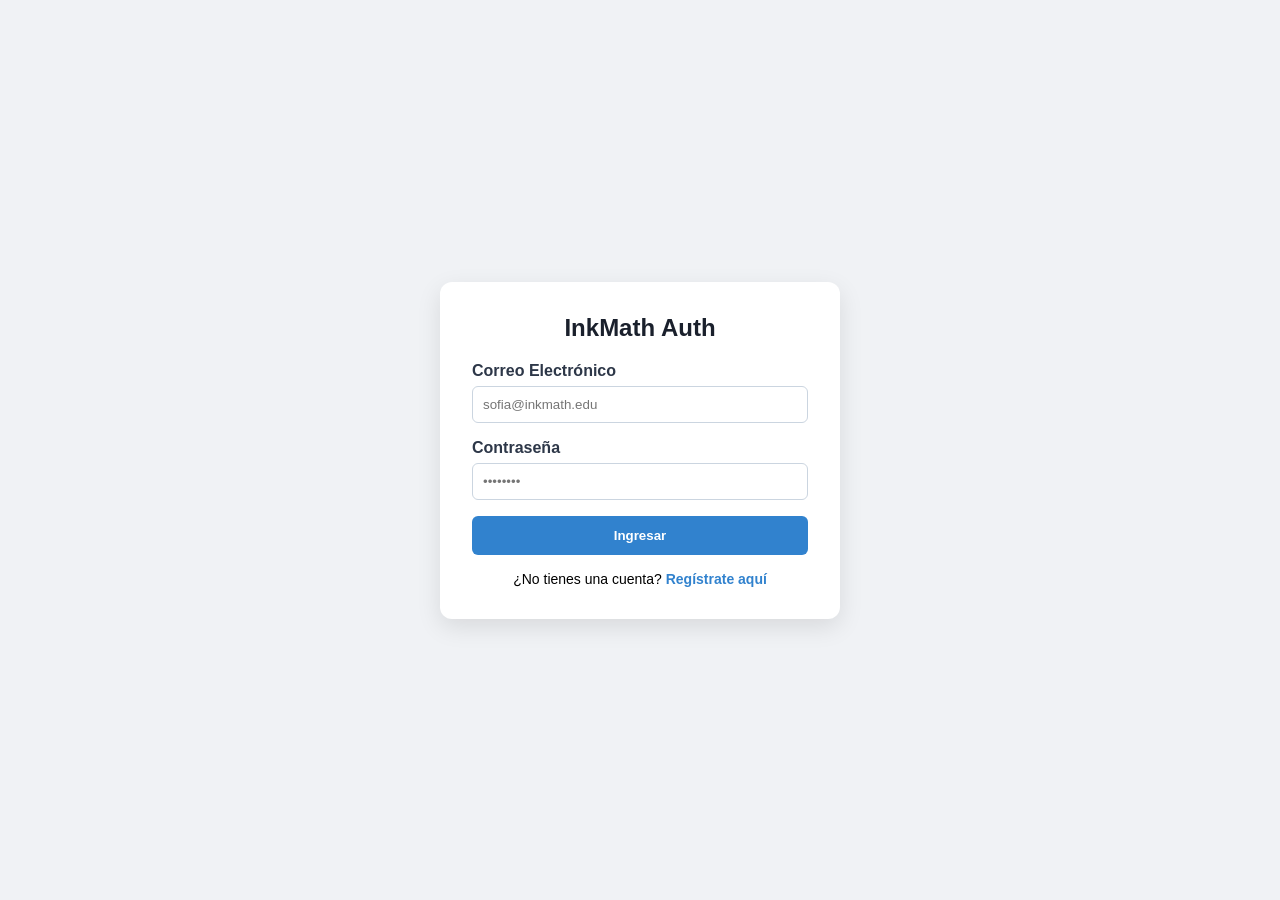
==== InkMath.AuthService/wwwroot/index.html @ c821d73d "Primer Sprint" ====
﻿<!DOCTYPE html>
<html lang="es">
<head>
    <meta charset="UTF-8">
    <meta name="viewport" content="width=device-width, initial-scale=1.0">
    <title>InkMath - Iniciar Sesión</title>
    <style>
        * {
            box-sizing: border-box;
            margin: 0;
            padding: 0;
            font-family: 'Segoe UI', sans-serif;
        }

        body {
            background: #f0f2f5;
            display: flex;
            justify-content: center;
            align-items: center;
            min-height: 100vh;
        }

        .card {
            background: white;
            padding: 32px;
            border-radius: 12px;
            box-shadow: 0 8px 24px rgba(0,0,0,0.1);
            width: 100%;
            max-width: 400px;
        }

        h2 {
            text-align: center;
            margin-bottom: 20px;
            color: #1a202c;
        }

        .form-group {
            margin-bottom: 16px;
        }

        label {
            display: block;
            margin-bottom: 6px;
            font-weight: 600;
            color: #2d3748;
        }

        input {
            width: 100%;
            padding: 10px;
            border: 1px solid #cbd5e0;
            border-radius: 6px;
        }

        .btn {
            width: 100%;
            padding: 12px;
            background: #3182ce;
            color: white;
            border: none;
            border-radius: 6px;
            font-weight: bold;
            cursor: pointer;
        }

            .btn:hover {
                background: #2b6cb0;
            }

        .link {
            text-align: center;
            margin-top: 16px;
            font-size: 14px;
        }

            .link a {
                color: #3182ce;
                text-decoration: none;
                font-weight: 600;
            }

        .alert {
            display: none;
            padding: 10px;
            border-radius: 6px;
            margin-bottom: 16px;
            font-size: 14px;
            text-align: center;
        }

        .alert-error {
            background: #fed7d7;
            color: #9b2c2c;
        }
    </style>
</head>
<body>
    <div class="card">
        <h2>InkMath Auth</h2>
        <div id="alertBox" class="alert alert-error"></div>
        <form id="loginForm">
            <div class="form-group">
                <label>Correo Electrónico</label>
                <input type="email" id="email" placeholder="sofia@inkmath.edu" required>
            </div>
            <div class="form-group">
                <label>Contraseña</label>
                <input type="password" id="password" placeholder="••••••••" required>
            </div>
            <button type="button" class="btn" onclick="iniciarSesion()">Ingresar</button>
        </form>
        <div class="link">
            ¿No tienes una cuenta? <a href="registro.html">Regístrate aquí</a>
        </div>
    </div>

    <script>
        async function iniciarSesion() {
            const alertBox = document.getElementById('alertBox');
            alertBox.style.display = 'none';

            const payload = {
                email: document.getElementById('email').value,
                password: document.getElementById('password').value
            };

            try {
                const res = await fetch('/api/auth/login', {
                    method: 'POST',
                    headers: { 'Content-Type': 'application/json' },
                    body: JSON.stringify(payload)
                });

                if (res.status === 429) {
                    alertBox.innerText = 'Demasiados intentos fallidos. Por favor, espera un minuto e intenta de nuevo.';
                    alertBox.style.display = 'block';
                    return;
                }

                const data = await res.json();

                if (res.ok) {
                    // Guardar datos temporales en sessionStorage
                    sessionStorage.setItem('usuarioNombre', data.nombre || 'Usuario');
                    sessionStorage.setItem('usuarioId', data.usuarioId);
                    window.location.href = 'dashboard.html';
                } else {
                    alertBox.innerText = data.mensaje || 'Credenciales incorrectas.';
                    alertBox.style.display = 'block';
                }
            } catch (err) {
                alertBox.innerText = 'Error de conexión con la API.';
                alertBox.style.display = 'block';
            }
        }
    </script>
</body>
</html>
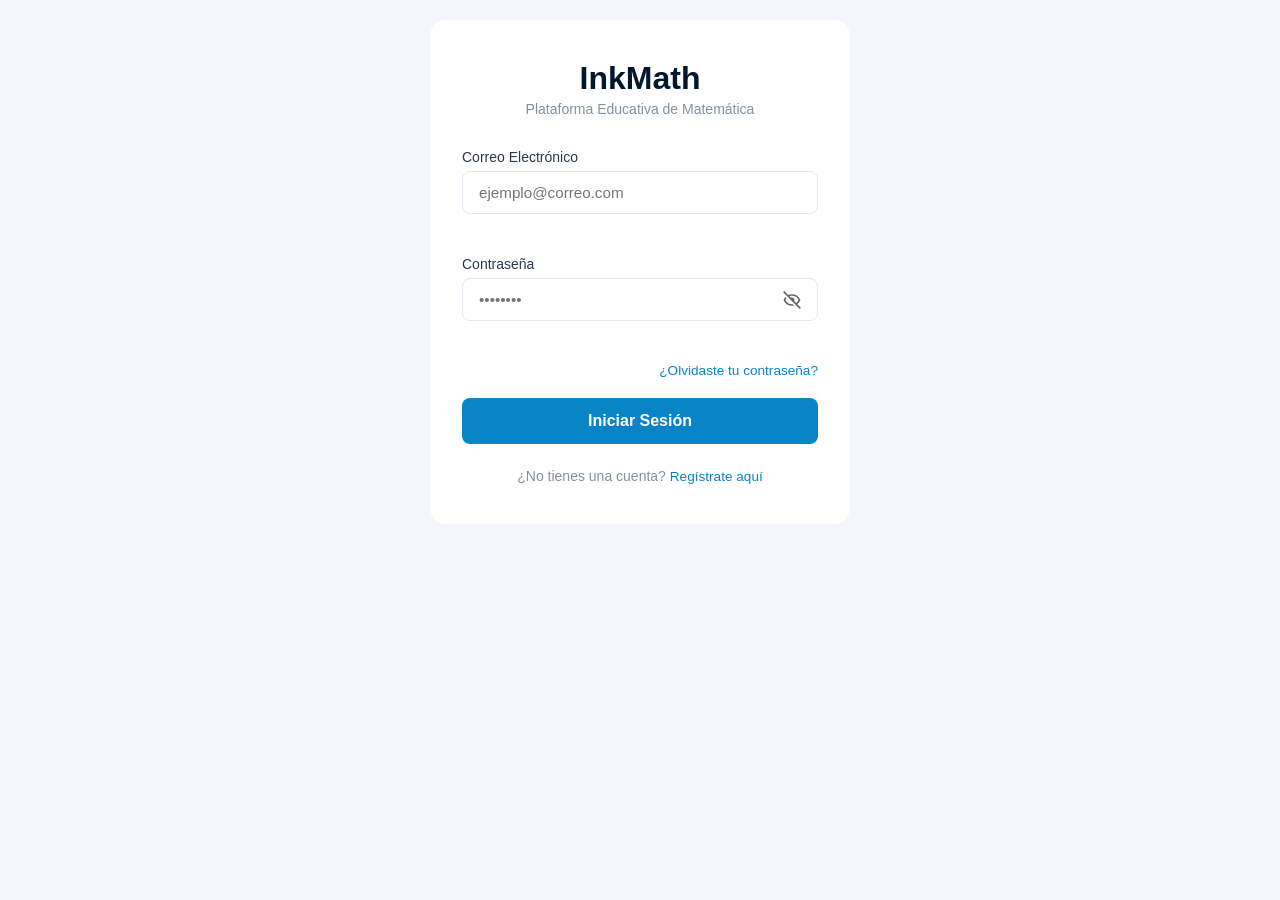
==== commit f11dbd57: "estructurar UI inicial y lógica interactiva del Gestor de Aulas" ====
--- a/InkMath.AuthService/wwwroot/index.html
+++ b/InkMath.AuthService/wwwroot/index.html
@@ -4,156 +4,62 @@
     <meta charset="UTF-8">
     <meta name="viewport" content="width=device-width, initial-scale=1.0">
     <title>InkMath - Iniciar Sesión</title>
-    <style>
-        * {
-            box-sizing: border-box;
-            margin: 0;
-            padding: 0;
-            font-family: 'Segoe UI', sans-serif;
-        }
-
-        body {
-            background: #f0f2f5;
-            display: flex;
-            justify-content: center;
-            align-items: center;
-            min-height: 100vh;
-        }
-
-        .card {
-            background: white;
-            padding: 32px;
-            border-radius: 12px;
-            box-shadow: 0 8px 24px rgba(0,0,0,0.1);
-            width: 100%;
-            max-width: 400px;
-        }
-
-        h2 {
-            text-align: center;
-            margin-bottom: 20px;
-            color: #1a202c;
-        }
-
-        .form-group {
-            margin-bottom: 16px;
-        }
-
-        label {
-            display: block;
-            margin-bottom: 6px;
-            font-weight: 600;
-            color: #2d3748;
-        }
-
-        input {
-            width: 100%;
-            padding: 10px;
-            border: 1px solid #cbd5e0;
-            border-radius: 6px;
-        }
-
-        .btn {
-            width: 100%;
-            padding: 12px;
-            background: #3182ce;
-            color: white;
-            border: none;
-            border-radius: 6px;
-            font-weight: bold;
-            cursor: pointer;
-        }
-
-            .btn:hover {
-                background: #2b6cb0;
-            }
-
-        .link {
-            text-align: center;
-            margin-top: 16px;
-            font-size: 14px;
-        }
-
-            .link a {
-                color: #3182ce;
-                text-decoration: none;
-                font-weight: 600;
-            }
-
-        .alert {
-            display: none;
-            padding: 10px;
-            border-radius: 6px;
-            margin-bottom: 16px;
-            font-size: 14px;
-            text-align: center;
-        }
-
-        .alert-error {
-            background: #fed7d7;
-            color: #9b2c2c;
-        }
-    </style>
+    <link rel="stylesheet" href="css/theme.css">
+    <link rel="stylesheet" href="css/login.css">
 </head>
 <body>
-    <div class="card">
-        <h2>InkMath Auth</h2>
-        <div id="alertBox" class="alert alert-error"></div>
-        <form id="loginForm">
-            <div class="form-group">
-                <label>Correo Electrónico</label>
-                <input type="email" id="email" placeholder="sofia@inkmath.edu" required>
-            </div>
-            <div class="form-group">
-                <label>Contraseña</label>
-                <input type="password" id="password" placeholder="••••••••" required>
-            </div>
-            <button type="button" class="btn" onclick="iniciarSesion()">Ingresar</button>
-        </form>
-        <div class="link">
-            ¿No tienes una cuenta? <a href="registro.html">Regístrate aquí</a>
+
+    <main class="login-container">
+        <div class="login-card">
+
+            <header class="login-header">
+                <h1 class="brand-title">InkMath</h1>
+                <p class="brand-subtitle">Plataforma Educativa de Matemática</p>
+            </header>
+
+            <form id="loginForm" class="login-form" novalidate>
+
+                <div class="form-group">
+                    <label for="emailInput" class="form-label">Correo Electrónico</label>
+                    <input type="email"
+                           id="emailInput"
+                           class="form-control"
+                           placeholder="ejemplo@correo.com"
+                           required>
+                    <span class="error-text" id="emailError"></span>
+                </div>
+
+                <div class="form-group">
+                    <label for="passwordInput" class="form-label">Contraseña</label>
+                    <div class="password-wrapper">
+                        <input type="password"
+                               id="passwordInput"
+                               class="form-control"
+                               placeholder="••••••••"
+                               required>
+                        <button type="button" class="btn-toggle-pass" id="btnTogglePass" aria-label="Mostrar u ocultar contraseña">
+                            <!-- Icono referencia: icons/bx-eye-slash.svg -->
+                            <img id="imgEyeIcon" src="icons/bx-eye-slash.svg" alt="Ocultar contraseña" class="icon-svg">
+                        </button>
+                    </div>
+                    <span class="error-text" id="passwordError"></span>
+                </div>
+
+                <div class="form-actions">
+                    <a href="#" class="link-forgot">¿Olvidaste tu contraseña?</a>
+                </div>
+
+                <button type="submit" class="btn-primary">Iniciar Sesión</button>
+
+            </form>
+
+            <footer class="login-footer">
+                <p>¿No tienes una cuenta? <a href="registro.html" id="linkRegister">Regístrate aquí</a></p>
+            </footer>
+
         </div>
-    </div>
+    </main>
 
-    <script>
-        async function iniciarSesion() {
-            const alertBox = document.getElementById('alertBox');
-            alertBox.style.display = 'none';
-
-            const payload = {
-                email: document.getElementById('email').value,
-                password: document.getElementById('password').value
-            };
-
-            try {
-                const res = await fetch('/api/auth/login', {
-                    method: 'POST',
-                    headers: { 'Content-Type': 'application/json' },
-                    body: JSON.stringify(payload)
-                });
-
-                if (res.status === 429) {
-                    alertBox.innerText = 'Demasiados intentos fallidos. Por favor, espera un minuto e intenta de nuevo.';
-                    alertBox.style.display = 'block';
-                    return;
-                }
-
-                const data = await res.json();
-
-                if (res.ok) {
-                    // Guardar datos temporales en sessionStorage
-                    sessionStorage.setItem('usuarioNombre', data.nombre || 'Usuario');
-                    sessionStorage.setItem('usuarioId', data.usuarioId);
-                    window.location.href = 'dashboard.html';
-                } else {
-                    alertBox.innerText = data.mensaje || 'Credenciales incorrectas.';
-                    alertBox.style.display = 'block';
-                }
-            } catch (err) {
-                alertBox.innerText = 'Error de conexión con la API.';
-                alertBox.style.display = 'block';
-            }
-        }
-    </script>
+    <script src="js/auth.js"></script>
 </body>
 </html>
--- a/InkMath.AuthService/wwwroot/css/theme.css
+++ b/InkMath.AuthService/wwwroot/css/theme.css
@@ -0,0 +1,40 @@
+﻿@import url('https://fonts.googleapis.com/css2?family=Quicksand:wght@500;600;700&display=swap');
+
+:root {
+    /* Paleta Principal */
+    --color-brand-dark: #00182E;
+    --color-brand-primary: #0984C6;
+    --color-brand-primary-hover: #076DA4;
+    --color-brand-light-bg: #EBF8FF;
+    /* Estados y Alertas */
+    --color-success: #10B981;
+    --color-danger: #E53E3E;
+    --color-danger-bg: #FFF5F5;
+    --color-danger-border: #FEB2B2;
+    --color-warning: #F59E0B;
+    /* Neutros y Superficies */
+    --color-bg-body: #F4F6FB;
+    --color-surface-white: #FFFFFF;
+    --color-border-light: #E2E8F0;
+    --color-border-dashed: #CBD5E1;
+    --color-text-dark: #2B3A4A;
+    --color-text-muted: #8292A1;
+    /* Radios */
+    --radius-lg: 16px;
+    --radius-md: 10px;
+    --radius-sm: 8px;
+}
+
+* {
+    box-sizing: border-box;
+    margin: 0;
+    padding: 0;
+    font-family: 'Poppins', sans-serif;
+}
+
+body {
+    background-color: var(--color-bg-body);
+    color: var(--color-text-dark);
+    height: 100vh;
+    overflow: hidden;
+}
--- a/InkMath.AuthService/wwwroot/css/login.css
+++ b/InkMath.AuthService/wwwroot/css/login.css
@@ -0,0 +1,144 @@
+﻿.login-container {
+    width: 100%;
+    display: flex;
+    justify-content: center;
+    align-items: center;
+    padding: 20px;
+}
+
+.login-card {
+    background-color: var(--color-surface-white);
+    width: 100%;
+    max-width: 420px;
+    padding: 40px 32px;
+    border-radius: var(--radius-lg);
+    box-shadow: var(--shadow-card);
+}
+
+.login-header {
+    text-align: center;
+    margin-bottom: 32px;
+}
+
+.brand-title {
+    color: var(--color-brand-dark);
+    font-size: 2rem;
+    font-weight: 700;
+}
+
+.brand-subtitle {
+    color: var(--color-text-muted);
+    font-size: 0.875rem;
+    margin-top: 4px;
+}
+
+.login-form {
+    display: flex;
+    flex-direction: column;
+    gap: 20px;
+}
+
+.form-group {
+    display: flex;
+    flex-direction: column;
+    gap: 6px;
+}
+
+.form-label {
+    color: var(--color-text-main);
+    font-size: 0.875rem;
+    font-weight: 500;
+}
+
+.form-control {
+    width: 100%;
+    padding: 12px 16px;
+    border: 1px solid var(--color-border-light);
+    border-radius: var(--radius-sm);
+    font-size: 0.95rem;
+    color: var(--color-text-main);
+    outline: none;
+    transition: border-color 0.2s ease;
+}
+
+    .form-control:focus {
+        border-color: var(--color-brand-primary);
+    }
+
+.password-wrapper {
+    position: relative;
+    display: flex;
+    align-items: center;
+}
+
+    .password-wrapper .form-control {
+        padding-right: 48px;
+    }
+
+.btn-toggle-pass {
+    position: absolute;
+    right: 12px;
+    background: none;
+    border: none;
+    cursor: pointer;
+    display: flex;
+    align-items: center;
+    justify-content: center;
+    padding: 4px;
+}
+
+.icon-svg {
+    width: 20px;
+    height: 20px;
+    opacity: 0.6;
+    transition: opacity 0.2s ease;
+}
+
+.btn-toggle-pass:hover .icon-svg {
+    opacity: 1;
+}
+
+.form-actions {
+    display: flex;
+    justify-content: flex-end;
+}
+
+.link-forgot, .login-footer a {
+    color: var(--color-brand-primary);
+    font-size: 0.85rem;
+    text-decoration: none;
+    font-weight: 500;
+}
+
+    .link-forgot:hover, .login-footer a:hover {
+        text-decoration: underline;
+    }
+
+.btn-primary {
+    background-color: var(--color-brand-primary);
+    color: var(--color-surface-white);
+    border: none;
+    padding: 14px;
+    border-radius: var(--radius-sm);
+    font-size: 1rem;
+    font-weight: 600;
+    cursor: pointer;
+    transition: background-color 0.2s ease;
+}
+
+    .btn-primary:hover {
+        background-color: var(--color-brand-primary-hover);
+    }
+
+.error-text {
+    color: var(--color-danger);
+    font-size: 0.75rem;
+    min-height: 16px;
+}
+
+.login-footer {
+    margin-top: 24px;
+    text-align: center;
+    font-size: 0.875rem;
+    color: var(--color-text-muted);
+}
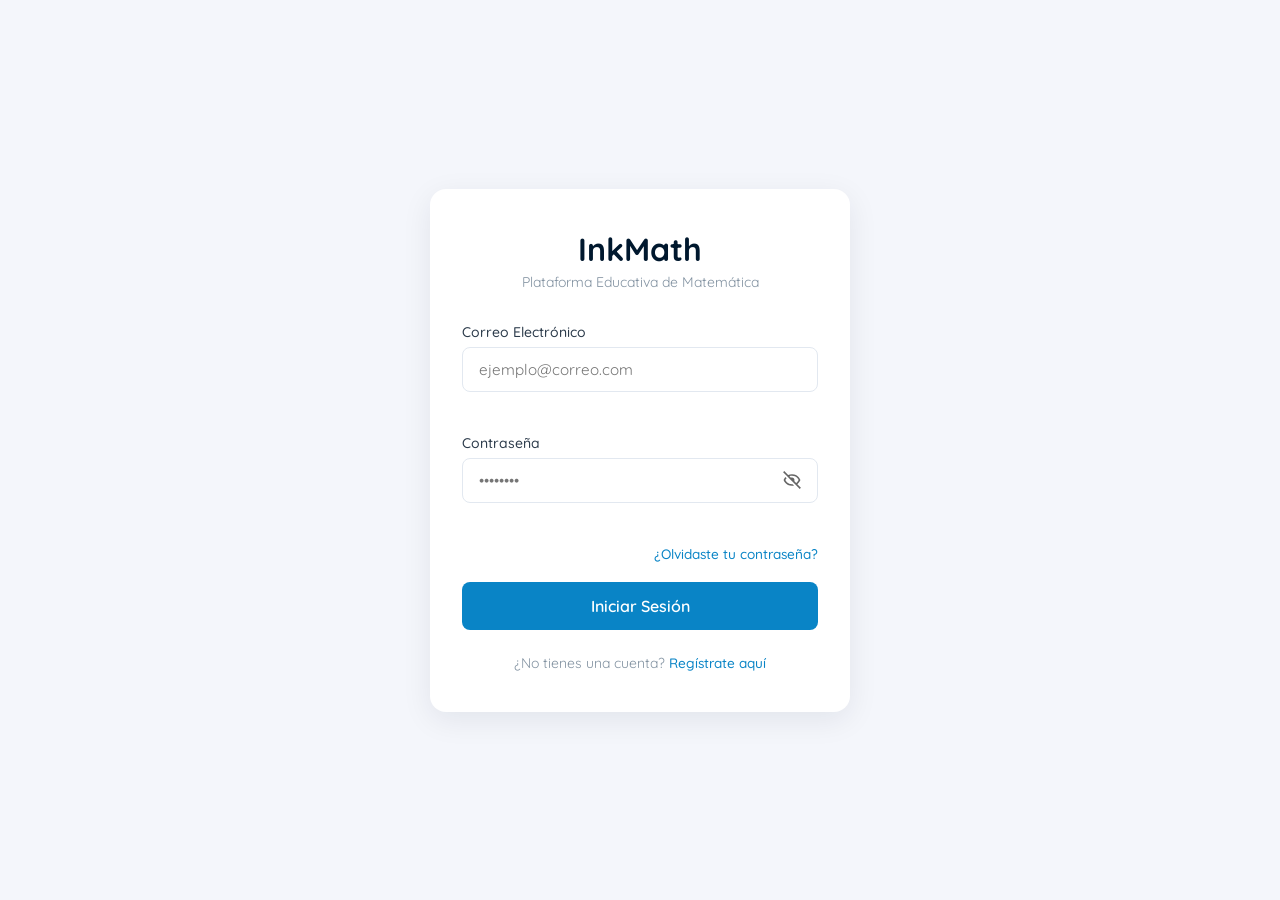
==== commit cb2f3e1c: "actualizar navegación responsive, flujo de registro express/normal y refactorizar CSS" ====
--- a/InkMath.AuthService/wwwroot/index.html
+++ b/InkMath.AuthService/wwwroot/index.html
@@ -5,7 +5,7 @@
     <meta name="viewport" content="width=device-width, initial-scale=1.0">
     <title>InkMath - Iniciar Sesión</title>
     <link rel="stylesheet" href="css/theme.css">
-    <link rel="stylesheet" href="css/login.css">
+    <link rel="stylesheet" href="css/auth.css">
 </head>
 <body>
 
--- a/InkMath.AuthService/wwwroot/css/theme.css
+++ b/InkMath.AuthService/wwwroot/css/theme.css
@@ -1,40 +1,100 @@
 ﻿@import url('https://fonts.googleapis.com/css2?family=Quicksand:wght@500;600;700&display=swap');
 
 :root {
-    /* Paleta Principal */
+    /* Marca */
     --color-brand-dark: #00182E;
     --color-brand-primary: #0984C6;
     --color-brand-primary-hover: #076DA4;
     --color-brand-light-bg: #EBF8FF;
-    /* Estados y Alertas */
+    --color-brand-accent: #6CB9E3;
+    /* Estados */
     --color-success: #10B981;
+    --color-warning: #F59E0B;
     --color-danger: #E53E3E;
     --color-danger-bg: #FFF5F5;
     --color-danger-border: #FEB2B2;
-    --color-warning: #F59E0B;
-    /* Neutros y Superficies */
+    /* Superficies y bordes */
     --color-bg-body: #F4F6FB;
     --color-surface-white: #FFFFFF;
+    --color-surface-card: #F8FAFC;
     --color-border-light: #E2E8F0;
     --color-border-dashed: #CBD5E1;
+    /* Texto */
     --color-text-dark: #2B3A4A;
+    --color-text-main: #2B3A4A;
     --color-text-muted: #8292A1;
-    /* Radios */
+    --color-text-light: #94A3B8;
+    /* Acciones de tabla */
+    --color-action-view-bg: #E0F2FE;
+    --color-action-edit-bg: #FEF3C7;
+    /* Radios y sombras */
     --radius-lg: 16px;
     --radius-md: 10px;
     --radius-sm: 8px;
+    --shadow-card: 0 8px 30px rgba(0, 24, 46, 0.08);
+    /* Tipografía */
+    --font-base: 'Quicksand', system-ui, sans-serif;
+    /* ---- Alias heredados (antes vivían en aulas.css) ----
+       Se mantienen por si tus archivos JS usan estos nombres dentro de
+       template strings. Cuando hagas búsqueda global y no aparezcan, bórralos. */
+    --bg-body: var(--color-bg-body);
+    --bg-sidebar: var(--color-surface-white);
+    --bg-header: var(--color-brand-dark);
+    --primary-blue: var(--color-brand-primary);
+    --primary-blue-hover: var(--color-brand-primary-hover);
+    --text-dark: var(--color-text-dark);
+    --text-muted: var(--color-text-muted);
+    --border-color: var(--color-border-light);
+    --border-dashed: var(--color-border-dashed);
+    --danger-red: var(--color-danger);
+    --danger-bg: var(--color-danger-bg);
+    --danger-border: var(--color-danger-border);
+    --action-bg: #E6F4FA;
+    --action-edit-bg: #FEF6E6;
+    --action-edit-icon: #D97706;
 }
 
 * {
     box-sizing: border-box;
     margin: 0;
     padding: 0;
-    font-family: 'Poppins', sans-serif;
+}
+
+html {
+    -webkit-text-size-adjust: 100%;
 }
 
 body {
+    min-height: 100vh;
+    min-height: 100dvh;
     background-color: var(--color-bg-body);
     color: var(--color-text-dark);
-    height: 100vh;
-    overflow: hidden;
+    font-family: var(--font-base);
 }
+
+button,
+input,
+select,
+textarea {
+    font-family: inherit;
+}
+
+/* ---- Utilidades globales ---- */
+[hidden] {
+    display: none !important;
+}
+
+.text-center {
+    text-align: center;
+}
+
+.ml-15 {
+    margin-left: 15px;
+}
+
+@media (prefers-reduced-motion: reduce) {
+    *, *::before, *::after {
+        transition-duration: 0.01ms !important;
+        animation-duration: 0.01ms !important;
+    }
+}
--- a/InkMath.AuthService/wwwroot/css/auth.css
+++ b/InkMath.AuthService/wwwroot/css/auth.css
@@ -0,0 +1,222 @@
+﻿/* ---------- Contenedores y tarjetas ---------- */
+.login-container,
+.register-container {
+    width: 100%;
+    min-height: 100vh;
+    min-height: 100dvh;
+    display: flex;
+    justify-content: center;
+    align-items: center;
+}
+
+.login-container {
+    padding: 20px;
+}
+
+.register-container {
+    padding: 30px 20px;
+}
+
+.login-card,
+.register-card {
+    width: 100%;
+    background-color: var(--color-surface-white);
+    border-radius: var(--radius-lg);
+    box-shadow: var(--shadow-card);
+}
+
+.login-card {
+    max-width: 420px;
+    padding: 40px 32px;
+}
+
+.register-card {
+    max-width: 520px;
+    padding: 36px 32px;
+}
+
+/* ---------- Encabezado ---------- */
+.login-header {
+    text-align: center;
+    margin-bottom: 32px;
+}
+
+.register-header {
+    text-align: center;
+    margin-bottom: 24px;
+}
+
+.brand-title {
+    color: var(--color-brand-dark);
+    font-size: 2rem;
+    font-weight: 700;
+}
+
+.register-header .brand-title {
+    font-size: 1.8rem;
+}
+
+.brand-subtitle {
+    margin-top: 4px;
+    color: var(--color-text-muted);
+    font-size: 0.875rem;
+}
+
+/* ---------- Formulario ---------- */
+.login-form {
+    display: flex;
+    flex-direction: column;
+    gap: 20px;
+}
+
+.form-group {
+    display: flex;
+    flex-direction: column;
+    gap: 6px;
+}
+
+.form-label {
+    color: var(--color-text-main);
+    font-size: 0.875rem;
+    font-weight: 500;
+}
+
+.form-control {
+    width: 100%;
+    padding: 12px 16px;
+    border: 1px solid var(--color-border-light);
+    border-radius: var(--radius-sm);
+    color: var(--color-text-main);
+    font-size: 0.95rem;
+    outline: none;
+    transition: border-color 0.2s ease;
+}
+
+    .form-control:focus {
+        border-color: var(--color-brand-primary);
+    }
+
+.password-wrapper {
+    position: relative;
+    display: flex;
+    align-items: center;
+}
+
+    .password-wrapper .form-control {
+        padding-right: 48px;
+    }
+
+.btn-toggle-pass {
+    position: absolute;
+    right: 12px;
+    display: flex;
+    align-items: center;
+    justify-content: center;
+    padding: 4px;
+    background: none;
+    border: none;
+    cursor: pointer;
+}
+
+.icon-svg {
+    width: 20px;
+    height: 20px;
+    opacity: 0.6;
+    transition: opacity 0.2s ease;
+}
+
+.btn-toggle-pass:hover .icon-svg {
+    opacity: 1;
+}
+
+.error-text {
+    min-height: 16px;
+    color: var(--color-danger);
+    font-size: 0.75rem;
+}
+
+/* ---------- Botones ---------- */
+.btn-primary,
+.btn-secondary {
+    padding: 14px;
+    border: none;
+    border-radius: var(--radius-sm);
+    font-size: 1rem;
+    font-weight: 600;
+    cursor: pointer;
+    transition: all 0.2s ease;
+}
+
+.btn-primary {
+    background-color: var(--color-brand-primary);
+    color: var(--color-surface-white);
+}
+
+    .btn-primary:hover {
+        background-color: var(--color-brand-primary-hover);
+    }
+
+.btn-secondary {
+    border: 1px solid var(--color-border-light);
+    background-color: var(--color-surface-card);
+    color: var(--color-text-main);
+}
+
+    .btn-secondary:hover {
+        background-color: var(--color-border-light);
+    }
+
+/* Botones del asistente de registro (Atrás / Siguiente / Registrarse) */
+.step-actions .btn-primary,
+.step-actions .btn-secondary {
+    flex: 1;
+    padding: 12px;
+    font-size: 0.95rem;
+}
+
+/* ---------- Enlaces y pie ---------- */
+.form-actions {
+    display: flex;
+    justify-content: flex-end;
+}
+
+.link-forgot,
+.login-footer a,
+.register-footer a {
+    color: var(--color-brand-primary);
+    font-weight: 500;
+    text-decoration: none;
+}
+
+.link-forgot,
+.login-footer a {
+    font-size: 0.85rem;
+}
+
+    .link-forgot:hover,
+    .login-footer a:hover,
+    .register-footer a:hover {
+        text-decoration: underline;
+    }
+
+.login-footer {
+    margin-top: 24px;
+}
+
+.register-footer {
+    margin-top: 20px;
+}
+
+.login-footer,
+.register-footer {
+    text-align: center;
+    font-size: 0.875rem;
+    color: var(--color-text-muted);
+}
+
+@media (max-width: 480px) {
+    .login-card,
+    .register-card {
+        padding: 28px 20px;
+    }
+}
